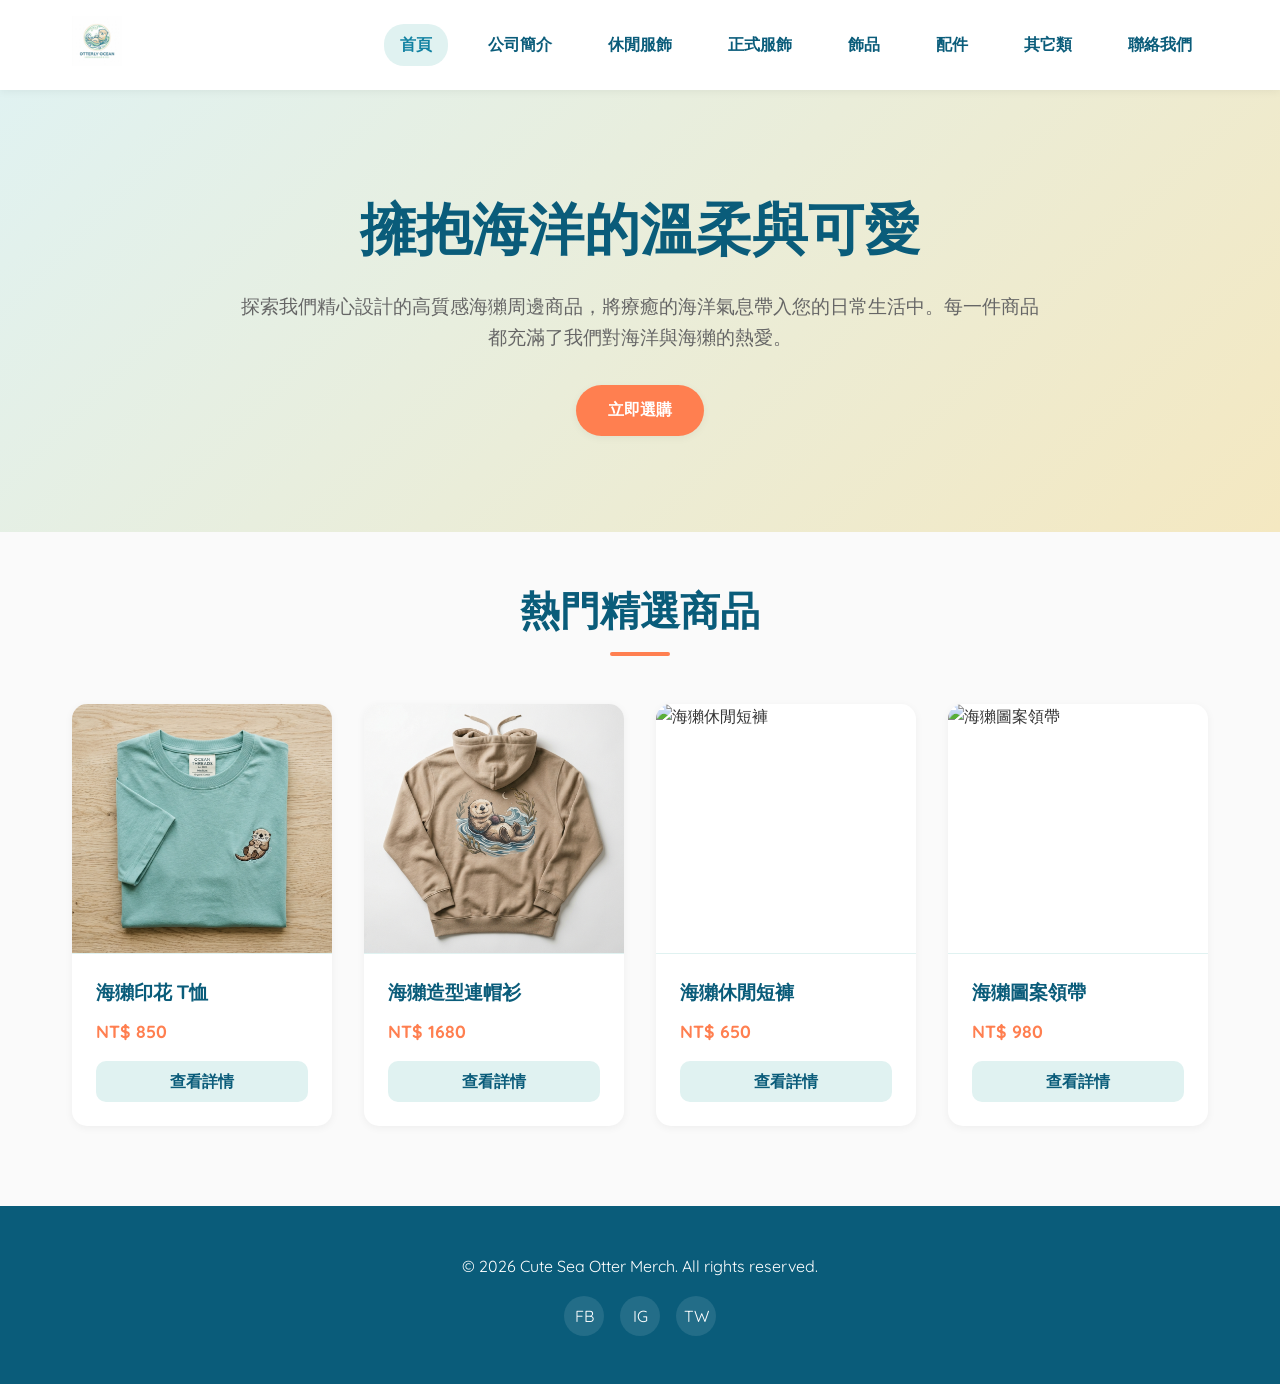
==== index.html @ ee6b8a54 "Add files via upload" ====
<!DOCTYPE html>
<html lang="zh-TW">
<head>
    <meta charset="UTF-8">
    <meta name="viewport" content="width=device-width, initial-scale=1.0">
    <title>Cute Sea Otter Merch - 可愛海獺周邊專賣店</title>
    <meta name="description" content="最可愛的海獺周邊商品專賣店，提供服飾、飾品、配件等高質感海獺主題商品。">
    <link href="https://fonts.googleapis.com/css2?family=Nunito:wght@400;700&family=Quicksand:wght@400;600;700&display=swap" rel="stylesheet">
    <link rel="stylesheet" href="css/index.css">
</head>
<body>
    <header>
        <div class="nav-container">
            <a href="index.html" class="logo">
                <img src="assets/images/logo.png" alt="Cute Sea Otter Logo">
            </a>
            <nav class="nav-links">
                <a href="index.html" class="active">首頁</a>
                <a href="about.html">公司簡介</a>
                <a href="casual.html">休閒服飾</a>
                <a href="formal.html">正式服飾</a>
                <a href="jewelry.html">飾品</a>
                <a href="accessories.html">配件</a>
                <a href="others.html">其它類</a>
                <a href="contact.html">聯絡我們</a>
            </nav>
        </div>
    </header>

    <main>
        <section class="hero">
            <div class="hero-content">
                <h1>擁抱海洋的溫柔與可愛</h1>
                <p>探索我們精心設計的高質感海獺周邊商品，將療癒的海洋氣息帶入您的日常生活中。每一件商品都充滿了我們對海洋與海獺的熱愛。</p>
                <a href="#featured" class="btn">立即選購</a>
            </div>
        </section>

        <section id="featured" class="container">
            <h2 class="section-title">熱門精選商品</h2>
            <div class="product-grid" id="product-grid">
                <!-- Products will be dynamically loaded here by app.js -->
            </div>
        </section>
    </main>

    <footer>
        <p>&copy; 2026 Cute Sea Otter Merch. All rights reserved.</p>
        <div class="social-links">
            <a href="#" aria-label="Facebook">FB</a>
            <a href="#" aria-label="Instagram">IG</a>
            <a href="#" aria-label="Twitter">TW</a>
        </div>
    </footer>

    <script src="js/data.js"></script>
    <script src="js/app.js"></script>
</body>
</html>
---- css/index.css ----
:root {
    /* Color Palette */
    --ocean-blue: #0A5C7A;
    --ocean-blue-light: #1282A2;
    --seafoam: #E0F2F1;
    --sand: #F4E8C1;
    --coral: #FF7F50;
    --text-main: #333333;
    --text-light: #666666;
    --bg-white: #FFFFFF;
    --bg-light: #FAFAFA;
    
    /* Typography */
    --font-heading: 'Nunito', sans-serif;
    --font-body: 'Quicksand', sans-serif;
    
    /* Transitions */
    --transition: all 0.3s ease;
    
    /* Shadows */
    --shadow-sm: 0 2px 8px rgba(0,0,0,0.05);
    --shadow-md: 0 4px 12px rgba(0,0,0,0.1);
    --shadow-lg: 0 8px 24px rgba(0,0,0,0.15);
}

* {
    margin: 0;
    padding: 0;
    box-sizing: border-box;
}

body {
    font-family: var(--font-body);
    color: var(--text-main);
    background-color: var(--bg-light);
    line-height: 1.6;
}

h1, h2, h3, h4, h5, h6 {
    font-family: var(--font-heading);
    font-weight: 700;
    color: var(--ocean-blue);
}

a {
    text-decoration: none;
    color: inherit;
    transition: var(--transition);
}

ul {
    list-style: none;
}

/* Header & Nav */
header {
    background-color: var(--bg-white);
    box-shadow: var(--shadow-sm);
    position: sticky;
    top: 0;
    z-index: 1000;
}

.nav-container {
    max-width: 1200px;
    margin: 0 auto;
    padding: 1rem 2rem;
    display: flex;
    justify-content: space-between;
    align-items: center;
}

.logo img {
    height: 50px;
    transition: var(--transition);
}

.logo img:hover {
    transform: scale(1.05) rotate(-2deg);
}

.nav-links {
    display: flex;
    gap: 1.5rem;
}

.nav-links a {
    font-weight: 600;
    color: var(--ocean-blue);
    padding: 0.5rem 1rem;
    border-radius: 20px;
}

.nav-links a:hover, .nav-links a.active {
    background-color: var(--seafoam);
    color: var(--ocean-blue-light);
}

/* Hero Section */
.hero {
    background: linear-gradient(135deg, var(--seafoam) 0%, var(--sand) 100%);
    padding: 6rem 2rem;
    text-align: center;
}

.hero-content {
    max-width: 800px;
    margin: 0 auto;
}

.hero h1 {
    font-size: 3.5rem;
    margin-bottom: 1rem;
    color: var(--ocean-blue);
}

.hero p {
    font-size: 1.2rem;
    color: var(--text-light);
    margin-bottom: 2rem;
}

.btn {
    display: inline-block;
    padding: 0.8rem 2rem;
    background-color: var(--coral);
    color: white;
    font-weight: bold;
    border-radius: 30px;
    box-shadow: var(--shadow-sm);
    transition: var(--transition);
}

.btn:hover {
    background-color: #e66a3d;
    transform: translateY(-2px);
    box-shadow: var(--shadow-md);
}

.btn-secondary {
    background-color: var(--ocean-blue);
}

.btn-secondary:hover {
    background-color: var(--ocean-blue-light);
}

/* Page Layout */
.container {
    max-width: 1200px;
    margin: 3rem auto;
    padding: 0 2rem;
}

.section-title {
    text-align: center;
    margin-bottom: 3rem;
    font-size: 2.5rem;
    position: relative;
}

.section-title::after {
    content: '';
    display: block;
    width: 60px;
    height: 4px;
    background-color: var(--coral);
    margin: 0.5rem auto 0;
    border-radius: 2px;
}

/* Product Grid */
.product-grid {
    display: grid;
    grid-template-columns: repeat(auto-fill, minmax(250px, 1fr));
    gap: 2rem;
}

.product-card {
    background-color: var(--bg-white);
    border-radius: 15px;
    overflow: hidden;
    box-shadow: var(--shadow-sm);
    transition: var(--transition);
    cursor: pointer;
    display: flex;
    flex-direction: column;
}

.product-card:hover {
    transform: translateY(-10px);
    box-shadow: var(--shadow-lg);
}

.product-image {
    width: 100%;
    height: 250px;
    object-fit: cover;
    border-bottom: 1px solid var(--seafoam);
}

.product-info {
    padding: 1.5rem;
    flex-grow: 1;
    display: flex;
    flex-direction: column;
}

.product-title {
    font-size: 1.2rem;
    margin-bottom: 0.5rem;
}

.product-price {
    font-weight: bold;
    color: var(--coral);
    font-size: 1.1rem;
    margin-bottom: 1rem;
}

.product-btn {
    margin-top: auto;
    text-align: center;
    width: 100%;
    background-color: var(--seafoam);
    color: var(--ocean-blue);
    padding: 0.5rem;
    border-radius: 10px;
    font-weight: bold;
}

.product-card:hover .product-btn {
    background-color: var(--ocean-blue);
    color: white;
}

/* Product Detail Page */
.product-detail-container {
    display: grid;
    grid-template-columns: 1fr 1fr;
    gap: 4rem;
    background: var(--bg-white);
    padding: 3rem;
    border-radius: 20px;
    box-shadow: var(--shadow-md);
}

.product-detail-image img {
    width: 100%;
    border-radius: 15px;
    box-shadow: var(--shadow-sm);
}

.product-detail-info {
    display: flex;
    flex-direction: column;
    justify-content: center;
}

.product-detail-title {
    font-size: 2.5rem;
    margin-bottom: 1rem;
}

.product-detail-price {
    font-size: 2rem;
    color: var(--coral);
    font-weight: bold;
    margin-bottom: 2rem;
}

.product-detail-desc {
    font-size: 1.1rem;
    color: var(--text-light);
    margin-bottom: 2rem;
    line-height: 1.8;
}

/* About & Contact Pages */
.content-box {
    background: var(--bg-white);
    padding: 3rem;
    border-radius: 20px;
    box-shadow: var(--shadow-md);
    max-width: 800px;
    margin: 0 auto;
}

.form-group {
    margin-bottom: 1.5rem;
}

.form-group label {
    display: block;
    margin-bottom: 0.5rem;
    font-weight: bold;
    color: var(--ocean-blue);
}

.form-group input, .form-group textarea {
    width: 100%;
    padding: 0.8rem;
    border: 1px solid #ddd;
    border-radius: 10px;
    font-family: inherit;
}

.form-group input:focus, .form-group textarea:focus {
    outline: none;
    border-color: var(--ocean-blue-light);
    box-shadow: 0 0 0 3px var(--seafoam);
}

/* Footer */
footer {
    background-color: var(--ocean-blue);
    color: white;
    text-align: center;
    padding: 3rem 2rem;
    margin-top: 5rem;
}

footer p {
    margin-bottom: 1rem;
}

.social-links {
    display: flex;
    justify-content: center;
    gap: 1rem;
}

.social-links a {
    display: inline-block;
    width: 40px;
    height: 40px;
    line-height: 40px;
    background-color: rgba(255,255,255,0.1);
    border-radius: 50%;
    transition: var(--transition);
}

.social-links a:hover {
    background-color: var(--coral);
    transform: translateY(-3px);
}

/* Responsive */
@media (max-width: 768px) {
    .nav-container {
        flex-direction: column;
        gap: 1rem;
    }
    
    .nav-links {
        flex-wrap: wrap;
        justify-content: center;
    }
    
    .hero h1 {
        font-size: 2.5rem;
    }
    
    .product-detail-container {
        grid-template-columns: 1fr;
    }
}
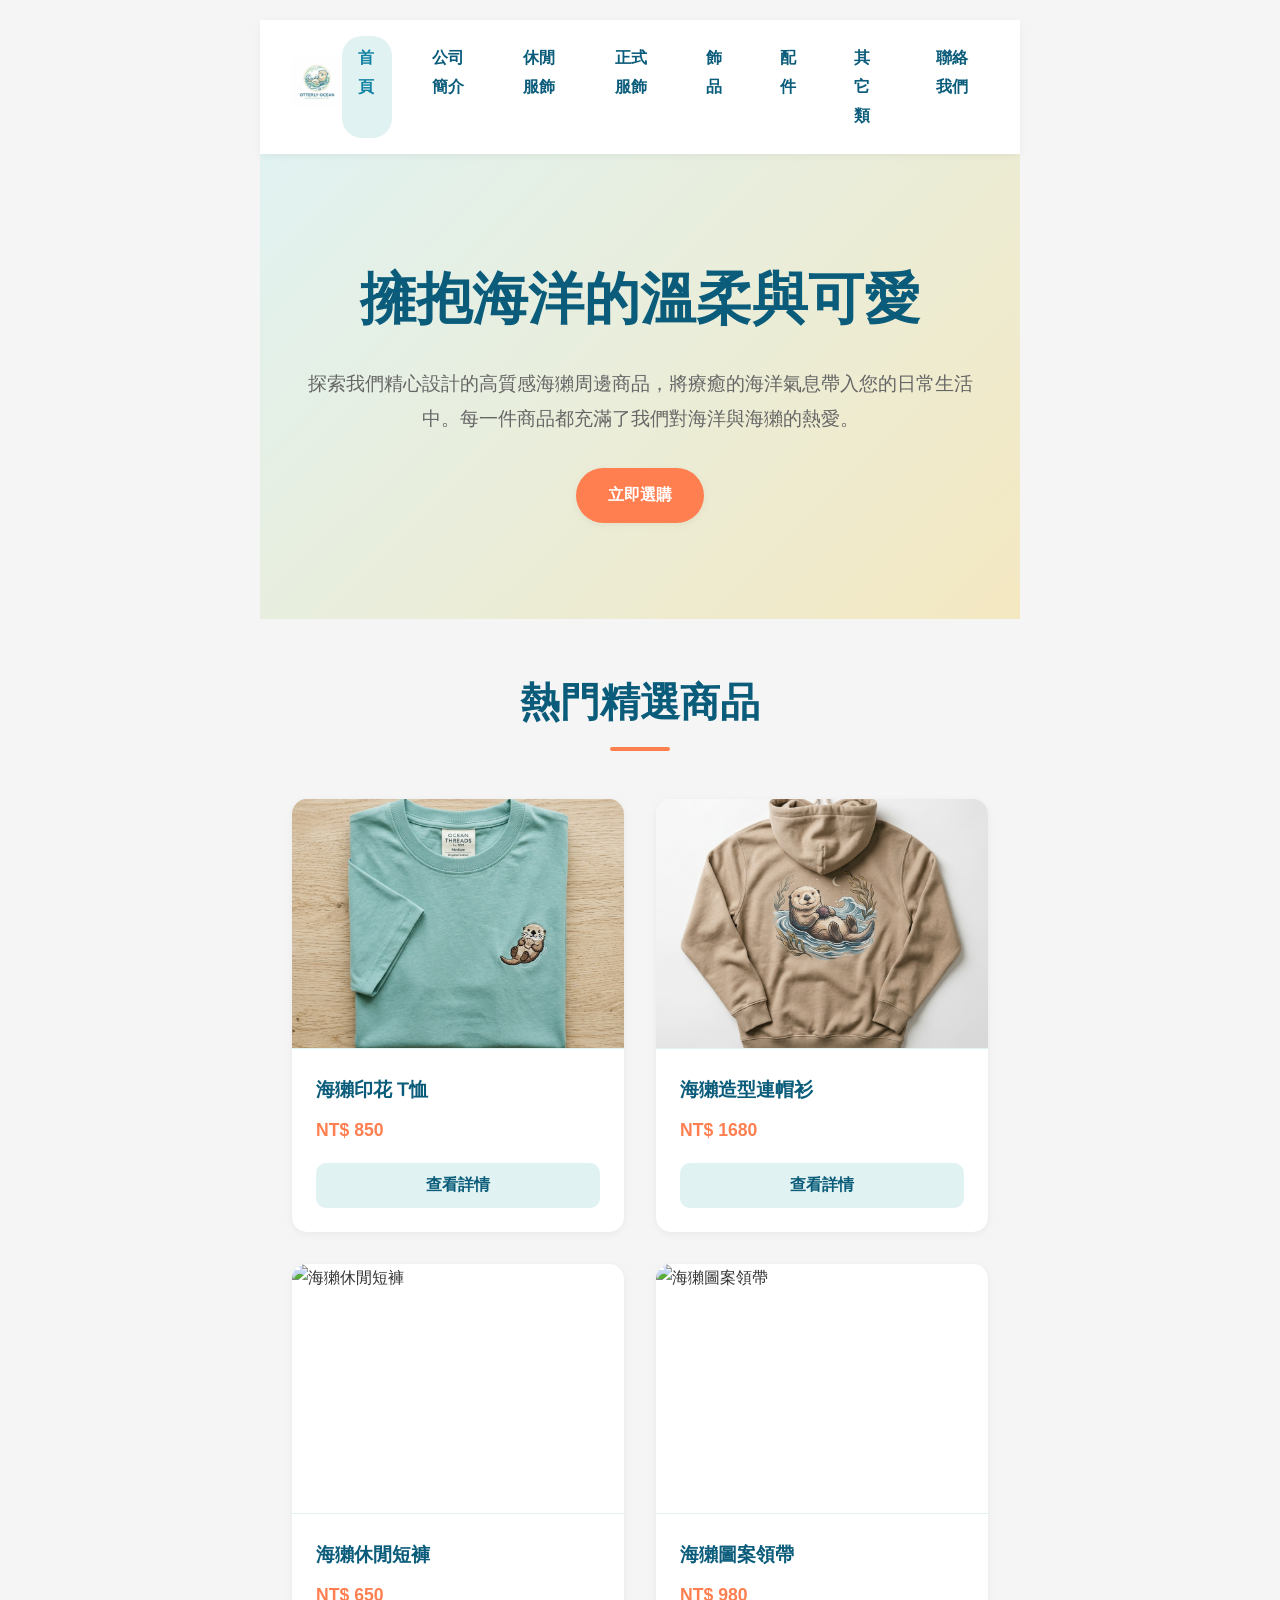
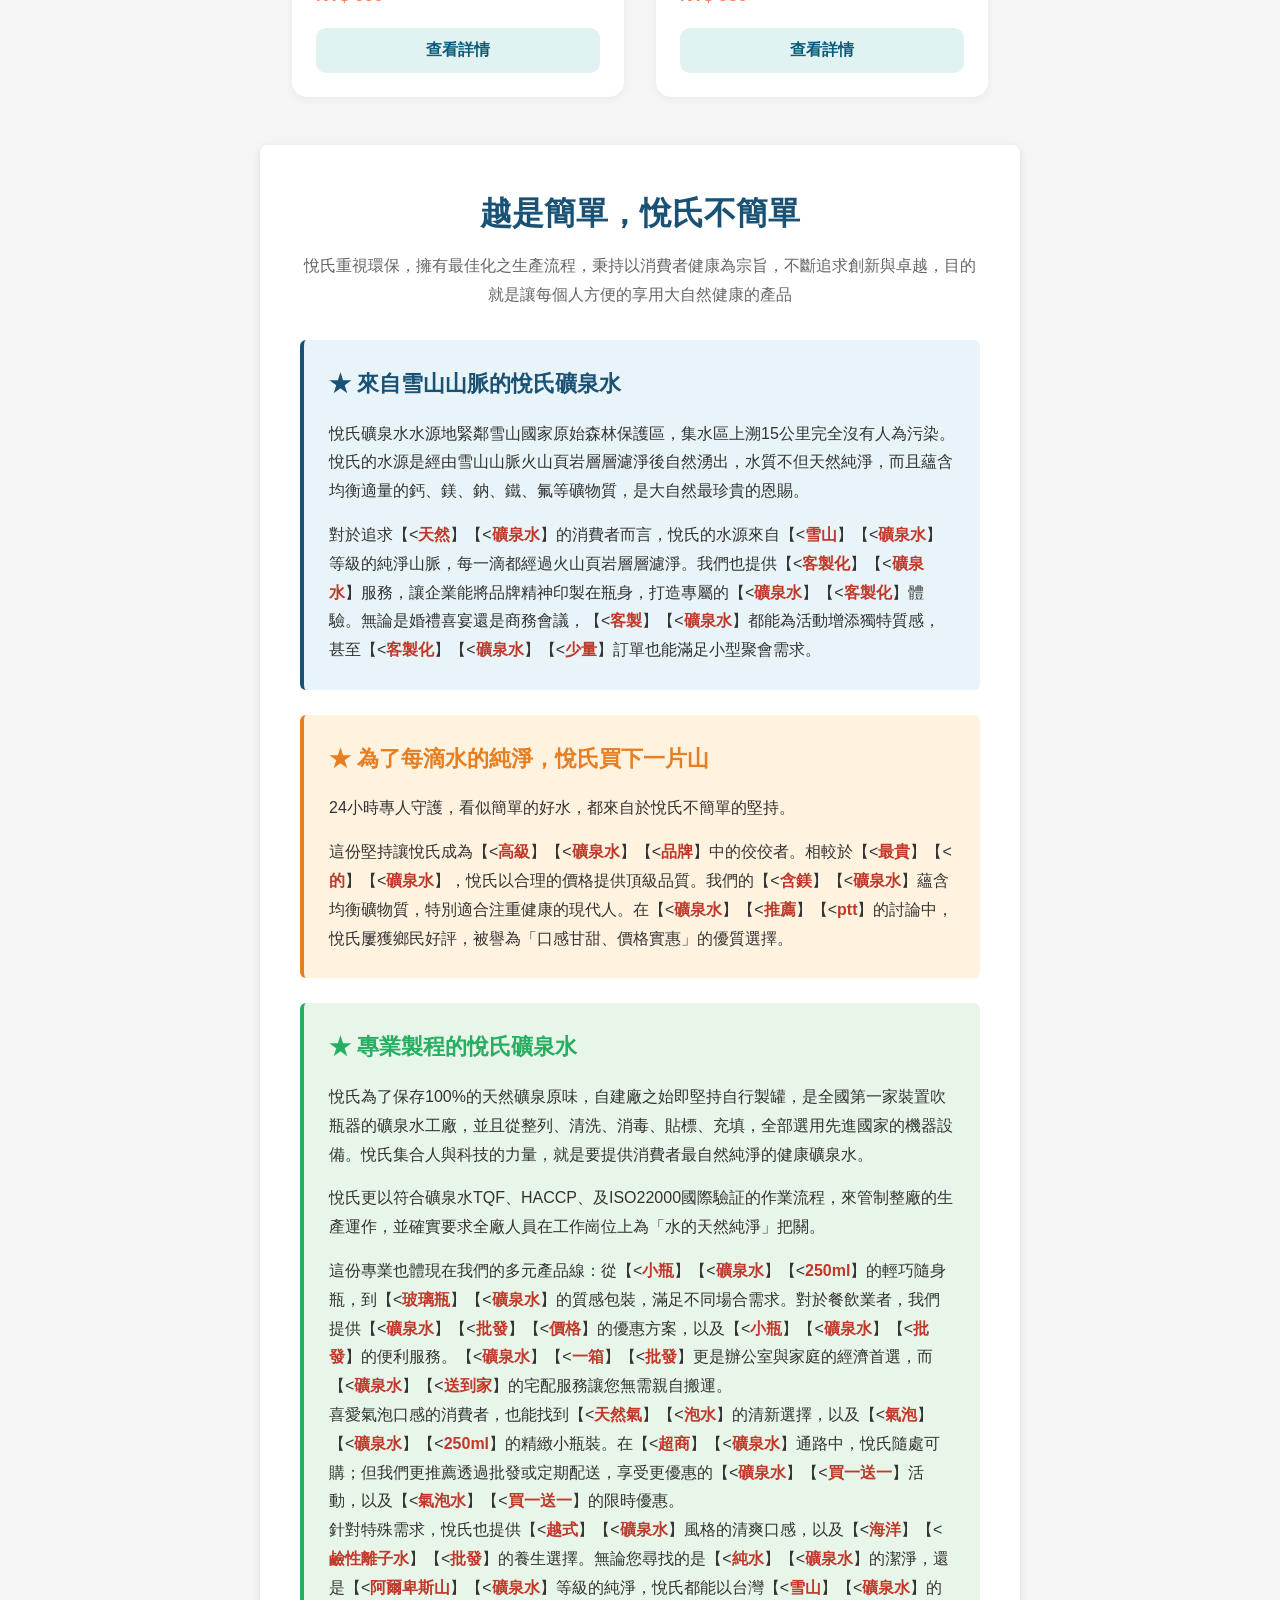
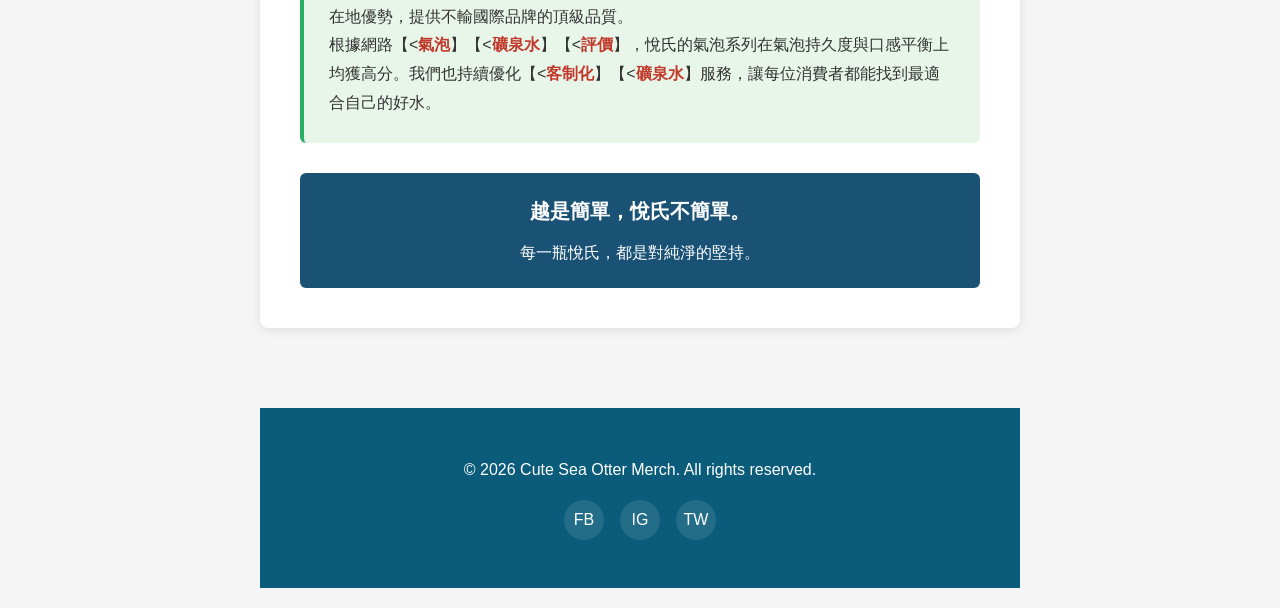
==== commit ec6b88f6: "Add files via upload" ====
--- a/index.html
+++ b/index.html
@@ -3,11 +3,15 @@
 <head>
     <meta charset="UTF-8">
     <meta name="viewport" content="width=device-width, initial-scale=1.0">
-    <title>Cute Sea Otter Merch - 可愛海獺周邊專賣店</title>
+    <title>六六的海獺周邊專賣店</title>
     <meta name="description" content="最可愛的海獺周邊商品專賣店，提供服飾、飾品、配件等高質感海獺主題商品。">
-    <link href="https://fonts.googleapis.com/css2?family=Nunito:wght@400;700&family=Quicksand:wght@400;600;700&display=swap" rel="stylesheet">
+    <meta name="keywords" content="六六,小海獺周邊,穿得,用的,應有盡有">
+    <link  href="https://fonts.googleapis.com/css2?family=Nunito:wght@400;700&family=Quicksand:wght@400;600;700&display=swap" rel="stylesheet">
     <link rel="stylesheet" href="css/index.css">
+
+    <meta name="google-site-verification" content="DiWR_nr6lyLxlwBbbfQvwFWUQX_taj0HmQlx_h1fd88" />
 </head>
+
 <body>
     <header>
         <div class="nav-container">
@@ -43,6 +47,51 @@
             </div>
         </section>
     </main>
+<!DOCTYPE html>
+
+<head>
+    <meta charset="UTF-8">
+    <meta name="viewport" content="width=device-width, initial-scale=1.0">
+    <title>悅氏礦泉水 - 越是簡單，悅氏不簡單</title>
+</head>
+<body style="font-family: 'Microsoft JhengHei', 'PingFang TC', sans-serif; line-height: 1.8; color: #333; max-width: 800px; margin: 0 auto; padding: 20px; background-color: #f5f5f5;">
+
+    <div style="background-color: #fff; padding: 40px; border-radius: 8px; box-shadow: 0 2px 10px rgba(0,0,0,0.1);">
+
+        <h1 style="font-size: 32px; color: #1a5276; text-align: center; margin-bottom: 10px; font-weight: bold;">越是簡單，悅氏不簡單</h1>
+        
+        <p style="font-size: 16px; color: #666; text-align: center; margin-bottom: 30px;">悅氏重視環保，擁有最佳化之生產流程，秉持以消費者健康為宗旨，不斷追求創新與卓越，目的就是讓每個人方便的享用大自然健康的產品</p>
+
+        <div style="background-color: #e8f4f8; padding: 25px; border-radius: 6px; margin-bottom: 25px; border-left: 4px solid #1a5276;">
+            <h2 style="font-size: 22px; color: #1a5276; margin-bottom: 15px;">★ 來自雪山山脈的悅氏礦泉水</h2>
+            <p style="margin-bottom: 15px;">悅氏礦泉水水源地緊鄰雪山國家原始森林保護區，集水區上溯15公里完全沒有人為污染。悅氏的水源是經由雪山山脈火山頁岩層層濾淨後自然湧出，水質不但天然純淨，而且蘊含均衡適量的鈣、鎂、鈉、鐵、氟等礦物質，是大自然最珍貴的恩賜。</p>
+            <p>對於追求【<<span style="color: #c0392b; font-weight: bold;">天然</span>】【<<span style="color: #c0392b; font-weight: bold;">礦泉水</span>】的消費者而言，悅氏的水源來自【<<span style="color: #c0392b; font-weight: bold;">雪山</span>】【<<span style="color: #c0392b; font-weight: bold;">礦泉水</span>】等級的純淨山脈，每一滴都經過火山頁岩層層濾淨。我們也提供【<<span style="color: #c0392b; font-weight: bold;">客製化</span>】【<<span style="color: #c0392b; font-weight: bold;">礦泉水</span>】服務，讓企業能將品牌精神印製在瓶身，打造專屬的【<<span style="color: #c0392b; font-weight: bold;">礦泉水</span>】【<<span style="color: #c0392b; font-weight: bold;">客製化</span>】體驗。無論是婚禮喜宴還是商務會議，【<<span style="color: #c0392b; font-weight: bold;">客製</span>】【<<span style="color: #c0392b; font-weight: bold;">礦泉水</span>】都能為活動增添獨特質感，甚至【<<span style="color: #c0392b; font-weight: bold;">客製化</span>】【<<span style="color: #c0392b; font-weight: bold;">礦泉水</span>】【<<span style="color: #c0392b; font-weight: bold;">少量</span>】訂單也能滿足小型聚會需求。</p>
+        </div>
+
+        <div style="background-color: #fff3e0; padding: 25px; border-radius: 6px; margin-bottom: 25px; border-left: 4px solid #e67e22;">
+            <h2 style="font-size: 22px; color: #e67e22; margin-bottom: 15px;">★ 為了每滴水的純淨，悅氏買下一片山</h2>
+            <p style="margin-bottom: 15px;">24小時專人守護，看似簡單的好水，都來自於悅氏不簡單的堅持。</p>
+            <p>這份堅持讓悅氏成為【<<span style="color: #c0392b; font-weight: bold;">高級</span>】【<<span style="color: #c0392b; font-weight: bold;">礦泉水</span>】【<<span style="color: #c0392b; font-weight: bold;">品牌</span>】中的佼佼者。相較於【<<span style="color: #c0392b; font-weight: bold;">最貴</span>】【<<span style="color: #c0392b; font-weight: bold;">的</span>】【<<span style="color: #c0392b; font-weight: bold;">礦泉水</span>】，悅氏以合理的價格提供頂級品質。我們的【<<span style="color: #c0392b; font-weight: bold;">含鎂</span>】【<<span style="color: #c0392b; font-weight: bold;">礦泉水</span>】蘊含均衡礦物質，特別適合注重健康的現代人。在【<<span style="color: #c0392b; font-weight: bold;">礦泉水</span>】【<<span style="color: #c0392b; font-weight: bold;">推薦</span>】【<<span style="color: #c0392b; font-weight: bold;">ptt</span>】的討論中，悅氏屢獲鄉民好評，被譽為「口感甘甜、價格實惠」的優質選擇。</p>
+        </div>
+
+        <div style="background-color: #e8f5e9; padding: 25px; border-radius: 6px; margin-bottom: 25px; border-left: 4px solid #27ae60;">
+            <h2 style="font-size: 22px; color: #27ae60; margin-bottom: 15px;">★ 專業製程的悅氏礦泉水</h2>
+            <p style="margin-bottom: 15px;">悅氏為了保存100%的天然礦泉原味，自建廠之始即堅持自行製罐，是全國第一家裝置吹瓶器的礦泉水工廠，並且從整列、清洗、消毒、貼標、充填，全部選用先進國家的機器設備。悅氏集合人與科技的力量，就是要提供消費者最自然純淨的健康礦泉水。</p>
+            <p style="margin-bottom: 15px;">悅氏更以符合礦泉水TQF、HACCP、及ISO22000國際驗証的作業流程，來管制整廠的生產運作，並確實要求全廠人員在工作崗位上為「水的天然純淨」把關。</p>
+            <p>這份專業也體現在我們的多元產品線：從【<<span style="color: #c0392b; font-weight: bold;">小瓶</span>】【<<span style="color: #c0392b; font-weight: bold;">礦泉水</span>】【<<span style="color: #c0392b; font-weight: bold;">250ml</span>】的輕巧隨身瓶，到【<<span style="color: #c0392b; font-weight: bold;">玻璃瓶</span>】【<<span style="color: #c0392b; font-weight: bold;">礦泉水</span>】的質感包裝，滿足不同場合需求。對於餐飲業者，我們提供【<<span style="color: #c0392b; font-weight: bold;">礦泉水</span>】【<<span style="color: #c0392b; font-weight: bold;">批發</span>】【<<span style="color: #c0392b; font-weight: bold;">價格</span>】的優惠方案，以及【<<span style="color: #c0392b; font-weight: bold;">小瓶</span>】【<<span style="color: #c0392b; font-weight: bold;">礦泉水</span>】【<<span style="color: #c0392b; font-weight: bold;">批發</span>】的便利服務。【<<span style="color: #c0392b; font-weight: bold;">礦泉水</span>】【<<span style="color: #c0392b; font-weight: bold;">一箱</span>】【<<span style="color: #c0392b; font-weight: bold;">批發</span>】更是辦公室與家庭的經濟首選，而【<<span style="color: #c0392b; font-weight: bold;">礦泉水</span>】【<<span style="color: #c0392b; font-weight: bold;">送到家</span>】的宅配服務讓您無需親自搬運。</p>
+            <p>喜愛氣泡口感的消費者，也能找到【<<span style="color: #c0392b; font-weight: bold;">天然氣</span>】【<<span style="color: #c0392b; font-weight: bold;">泡水</span>】的清新選擇，以及【<<span style="color: #c0392b; font-weight: bold;">氣泡</span>】【<<span style="color: #c0392b; font-weight: bold;">礦泉水</span>】【<<span style="color: #c0392b; font-weight: bold;">250ml</span>】的精緻小瓶裝。在【<<span style="color: #c0392b; font-weight: bold;">超商</span>】【<<span style="color: #c0392b; font-weight: bold;">礦泉水</span>】通路中，悅氏隨處可購；但我們更推薦透過批發或定期配送，享受更優惠的【<<span style="color: #c0392b; font-weight: bold;">礦泉水</span>】【<<span style="color: #c0392b; font-weight: bold;">買一送一</span>】活動，以及【<<span style="color: #c0392b; font-weight: bold;">氣泡水</span>】【<<span style="color: #c0392b; font-weight: bold;">買一送一</span>】的限時優惠。</p>
+            <p>針對特殊需求，悅氏也提供【<<span style="color: #c0392b; font-weight: bold;">越式</span>】【<<span style="color: #c0392b; font-weight: bold;">礦泉水</span>】風格的清爽口感，以及【<<span style="color: #c0392b; font-weight: bold;">海洋</span>】【<<span style="color: #c0392b; font-weight: bold;">鹼性離子水</span>】【<<span style="color: #c0392b; font-weight: bold;">批發</span>】的養生選擇。無論您尋找的是【<<span style="color: #c0392b; font-weight: bold;">純水</span>】【<<span style="color: #c0392b; font-weight: bold;">礦泉水</span>】的潔淨，還是【<<span style="color: #c0392b; font-weight: bold;">阿爾卑斯山</span>】【<<span style="color: #c0392b; font-weight: bold;">礦泉水</span>】等級的純淨，悅氏都能以台灣【<<span style="color: #c0392b; font-weight: bold;">雪山</span>】【<<span style="color: #c0392b; font-weight: bold;">礦泉水</span>】的在地優勢，提供不輸國際品牌的頂級品質。</p>
+            <p>根據網路【<<span style="color: #c0392b; font-weight: bold;">氣泡</span>】【<<span style="color: #c0392b; font-weight: bold;">礦泉水</span>】【<<span style="color: #c0392b; font-weight: bold;">評價</span>】，悅氏的氣泡系列在氣泡持久度與口感平衡上均獲高分。我們也持續優化【<<span style="color: #c0392b; font-weight: bold;">客制化</span>】【<<span style="color: #c0392b; font-weight: bold;">礦泉水</span>】服務，讓每位消費者都能找到最適合自己的好水。</p>
+        </div>
+
+        <div style="text-align: center; padding: 20px; background-color: #1a5276; color: #fff; border-radius: 6px; margin-top: 30px;">
+            <p style="font-size: 20px; margin: 0; font-weight: bold;">越是簡單，悅氏不簡單。</p>
+            <p style="font-size: 16px; margin: 10px 0 0 0;">每一瓶悅氏，都是對純淨的堅持。</p>
+        </div>
+
+    </div>
+
+</body>
 
     <footer>
         <p>&copy; 2026 Cute Sea Otter Merch. All rights reserved.</p>
